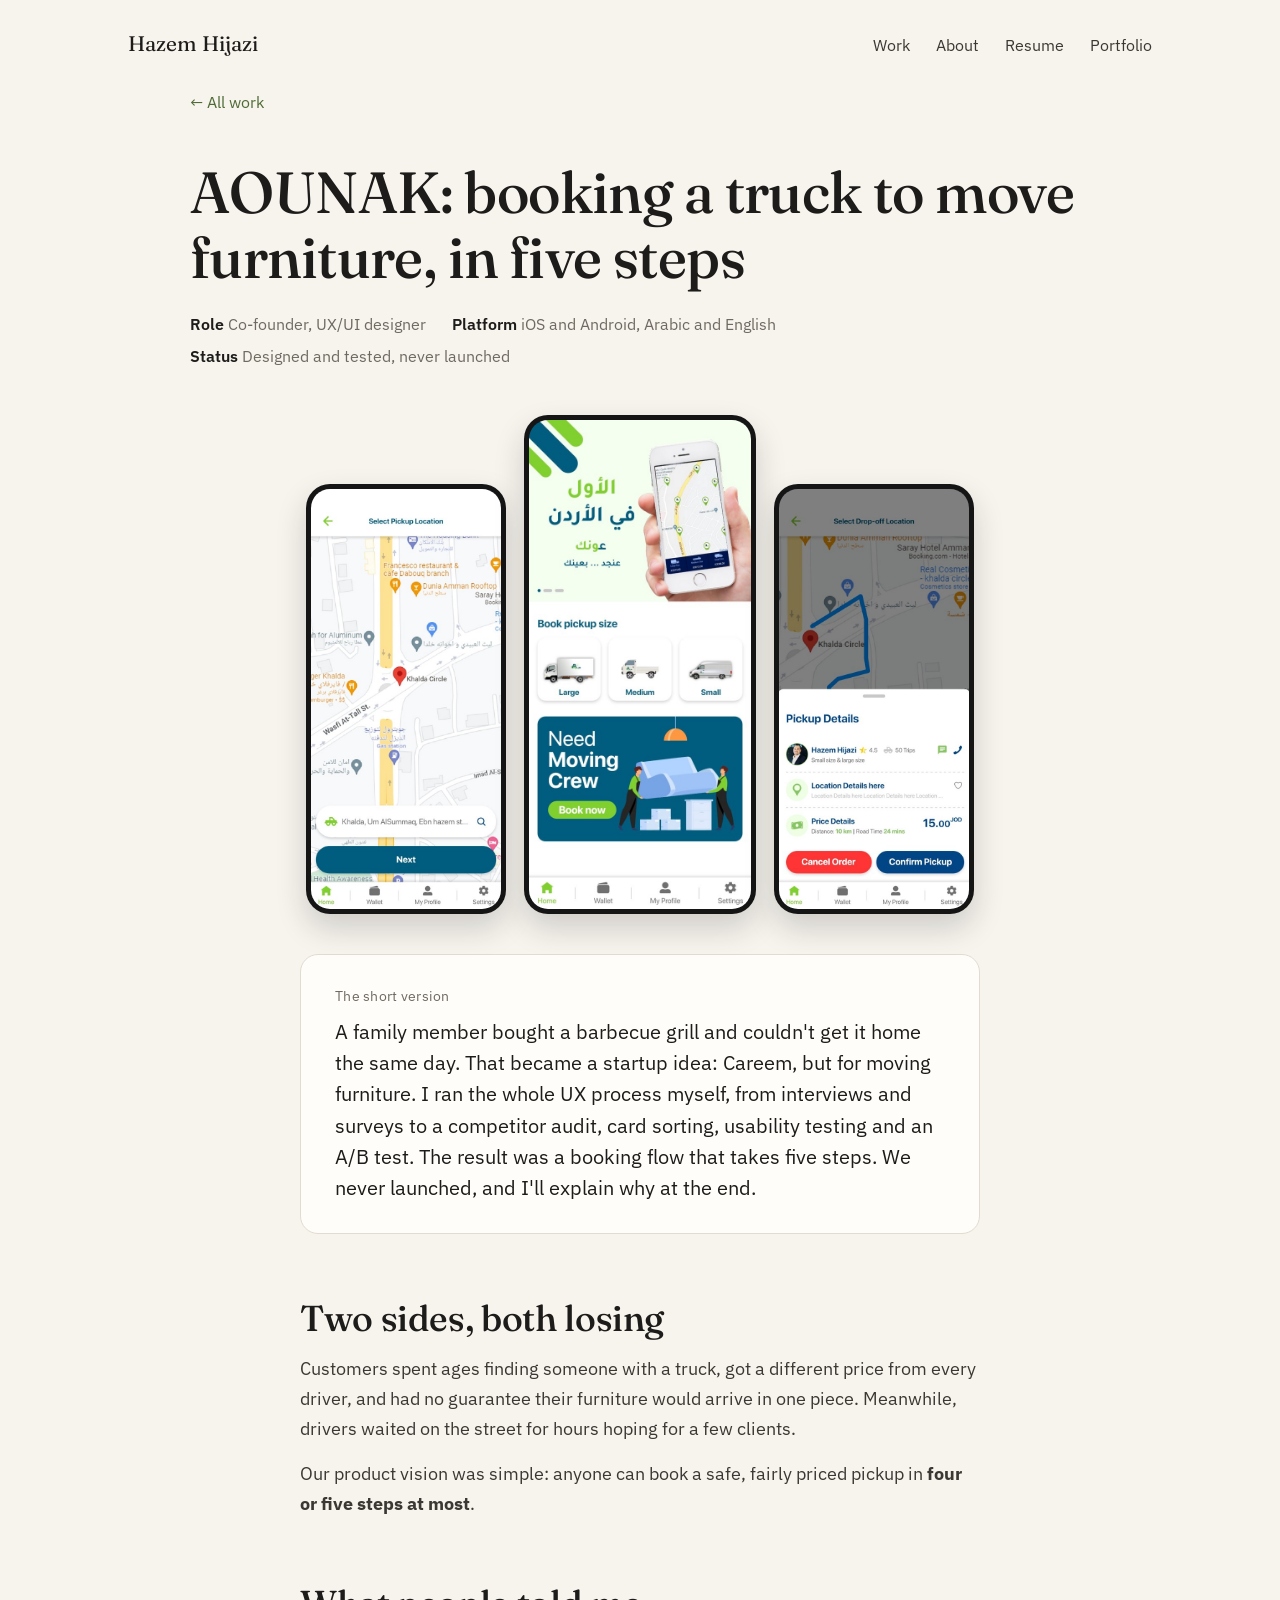
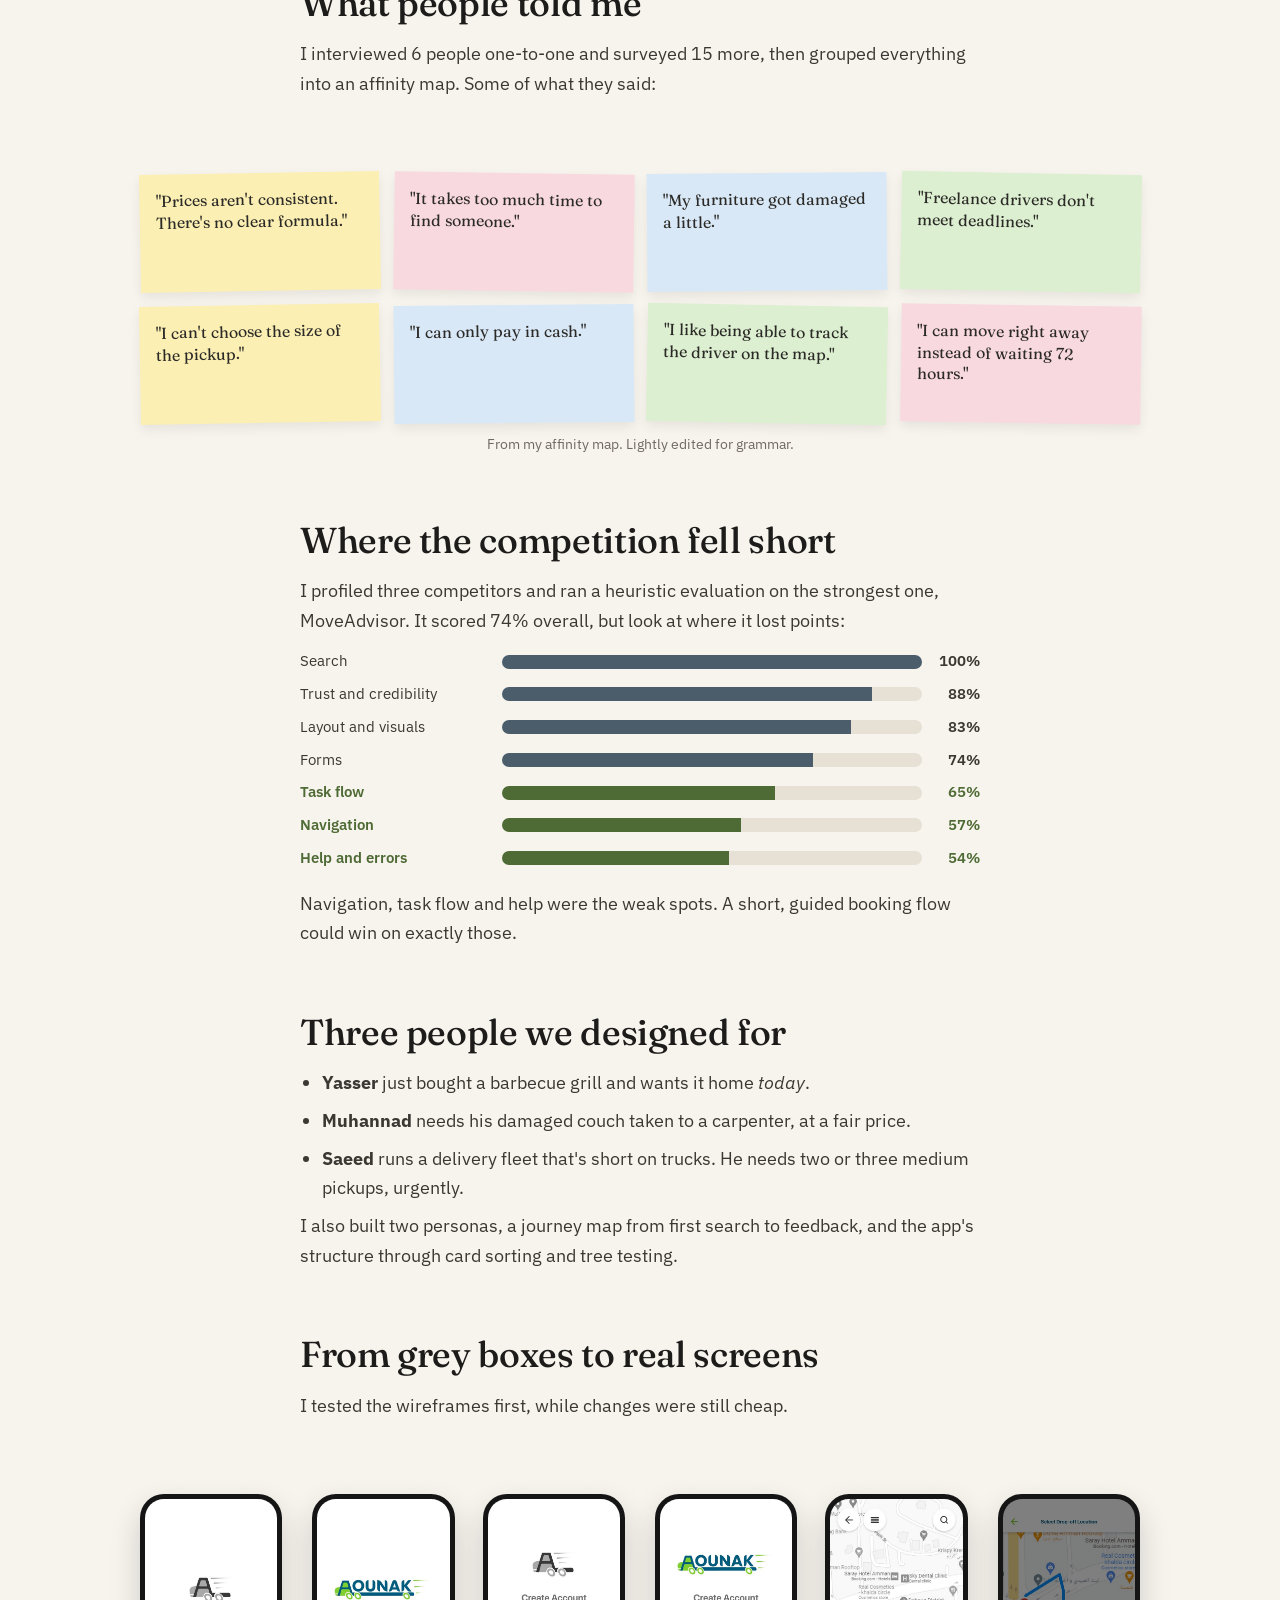
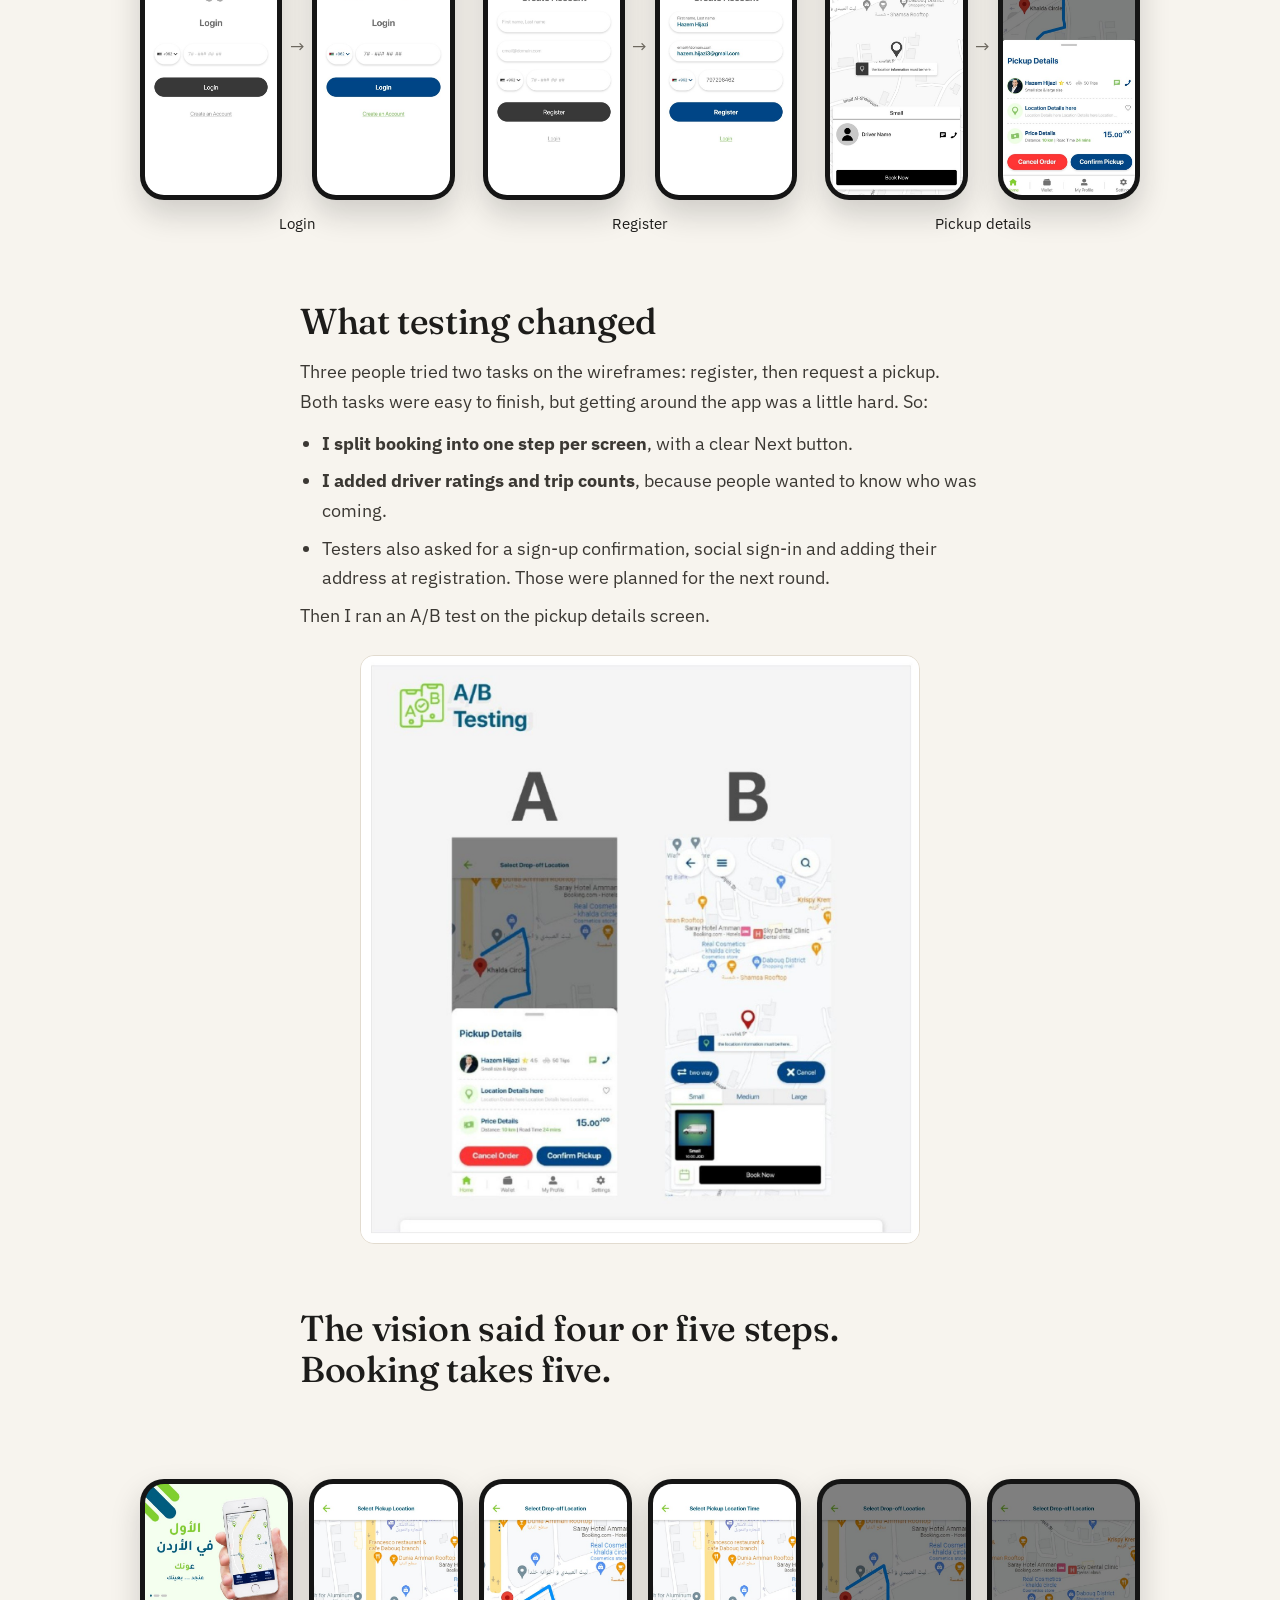
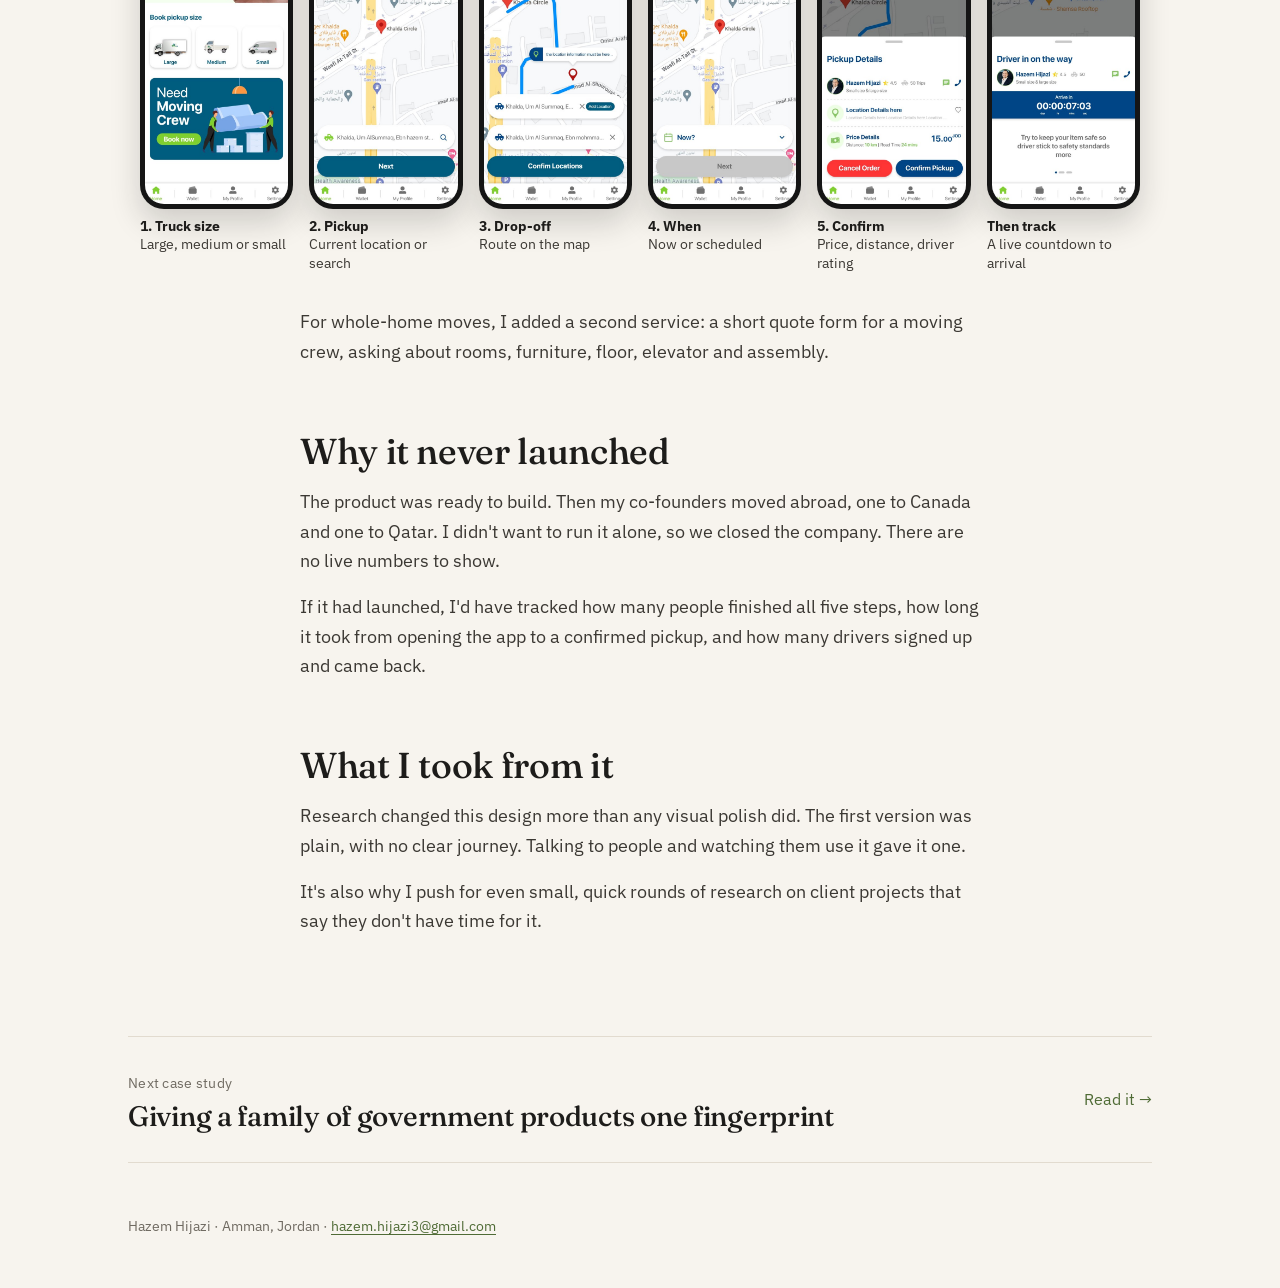
==== work/aounak.html @ 68d01a9d "Add files via upload" ====
<!DOCTYPE html>
<html lang="en">
<head>
<meta charset="utf-8">
<meta name="viewport" content="width=device-width, initial-scale=1">
<title>AOUNAK: booking a truck to move furniture · Hazem Hijazi</title>
<meta name="description" content="A furniture pickup app I co-founded: the full UX process, from interviews to a tested five-step booking flow.">
<meta property="og:title" content="AOUNAK: booking a truck to move furniture · Hazem Hijazi">
<meta property="og:description" content="A furniture pickup app I co-founded: the full UX process, from interviews to a tested five-step booking flow.">
<link rel="preconnect" href="https://fonts.googleapis.com"><link rel="preconnect" href="https://fonts.gstatic.com" crossorigin><link href="https://fonts.googleapis.com/css2?family=Fraunces:ital,opsz,wght@0,9..144,400;0,9..144,500;1,9..144,400;1,9..144,500&family=IBM+Plex+Sans:wght@400;500;600&family=IBM+Plex+Sans+Arabic:wght@400;600&display=swap" rel="stylesheet">
<link rel="stylesheet" href="../assets/style.css">
</head>
<body>
<header class="nav"><div class="wrap">
  <a class="me" href="../index.html">Hazem Hijazi</a>
  <ul>
    <li><a href="../index.html#work">Work</a></li>
    <li><a href="../index.html#about">About</a></li>
    <li><a href="../assets/Hazem_Hijazi_CV_2026.pdf" target="_blank" rel="noopener">Resume</a></li>
    <li><a href="../assets/Hazem_Hijazi_Portfolio_2026.pdf" target="_blank" rel="noopener">Portfolio</a></li>
  </ul>
</div></header>

<main class="wrap">
<div class="read" style="max-width:900px"><a class="back" href="../index.html#work">← All work</a></div>

<header class="chead read" style="max-width:900px">
  <h1>AOUNAK: booking a truck to move furniture, in five steps</h1>
  <div class="meta"><span><b>Role</b> Co-founder, UX/UI designer</span><span><b>Platform</b> iOS and Android, Arabic and English</span><span><b>Status</b> Designed and tested, never launched</span></div>
</header>

<div class="herophones">
  <div class="ph"><img src="../assets/img/ao/hi_time.jpg" alt="Select pickup location"></div>
  <div class="ph"><img src="../assets/img/ao/hi_home.jpg" alt="AOUNAK home"></div>
  <div class="ph"><img src="../assets/img/ao/hi_details.jpg" alt="Pickup details"></div>
</div>

<div class="short read">
  <div class="label">The short version</div>
  <p>A family member bought a barbecue grill and couldn't get it home the same day. That became a startup idea: Careem, but for moving furniture. I ran the whole UX process myself, from interviews and surveys to a competitor audit, card sorting, usability testing and an A/B test. The result was a booking flow that takes five steps. We never launched, and I'll explain why at the end.</p>
</div>

<article class="article read">
  <h2>Two sides, both losing</h2>
  <p>Customers spent ages finding someone with a truck, got a different price from every driver, and had no guarantee their furniture would arrive in one piece. Meanwhile, drivers waited on the street for hours hoping for a few clients.</p>
  <p>Our product vision was simple: anyone can book a safe, fairly priced pickup in <b>four or five steps at most</b>.</p>

  <h2>What people told me</h2>
  <p>I interviewed 6 people one-to-one and surveyed 15 more, then grouped everything into an affinity map. Some of what they said:</p>
</article>
<div class="wide">
  <div class="stickies">
    <div class="st y">"Prices aren't consistent. There's no clear formula."</div>
    <div class="st p">"It takes too much time to find someone."</div>
    <div class="st b">"My furniture got damaged a little."</div>
    <div class="st g">"Freelance drivers don't meet deadlines."</div>
    <div class="st y">"I can't choose the size of the pickup."</div>
    <div class="st b">"I can only pay in cash."</div>
    <div class="st g">"I like being able to track the driver on the map."</div>
    <div class="st p">"I can move right away instead of waiting 72 hours."</div>
  </div>
  <div class="cap">From my affinity map. Lightly edited for grammar.</div>
</div>

<article class="article read">
  <h2>Where the competition fell short</h2>
  <p>I profiled three competitors and ran a heuristic evaluation on the strongest one, MoveAdvisor. It scored 74% overall, but look at where it lost points:</p>
  <div class="bars">
    <div><span>Search</span><i style="--v:100%"></i><b>100%</b></div>
    <div><span>Trust and credibility</span><i style="--v:88%"></i><b>88%</b></div>
    <div><span>Layout and visuals</span><i style="--v:83%"></i><b>83%</b></div>
    <div><span>Forms</span><i style="--v:74%"></i><b>74%</b></div>
    <div class="lo"><span>Task flow</span><i style="--v:65%"></i><b>65%</b></div>
    <div class="lo"><span>Navigation</span><i style="--v:57%"></i><b>57%</b></div>
    <div class="lo"><span>Help and errors</span><i style="--v:54%"></i><b>54%</b></div>
  </div>
  <p style="margin-top:18px">Navigation, task flow and help were the weak spots. A short, guided booking flow could win on exactly those.</p>

  <h2>Three people we designed for</h2>
  <ul>
    <li><b>Yasser</b> just bought a barbecue grill and wants it home <i>today</i>.</li>
    <li><b>Muhannad</b> needs his damaged couch taken to a carpenter, at a fair price.</li>
    <li><b>Saeed</b> runs a delivery fleet that's short on trucks. He needs two or three medium pickups, urgently.</li>
  </ul>
  <p>I also built two personas, a journey map from first search to feedback, and the app's structure through card sorting and tree testing.</p>

  <h2>From grey boxes to real screens</h2>
  <p>I tested the wireframes first, while changes were still cheap.</p>
</article>
<div class="wide">
  <div class="pairs">
    <div class="pair"><div class="ph"><img src="../assets/img/ao/lo_login.jpg" alt="Login wireframe"></div><div class="ar2">→</div><div class="ph"><img src="../assets/img/ao/hi_login.jpg" alt="Login final"></div><div class="t">Login</div></div>
    <div class="pair"><div class="ph"><img src="../assets/img/ao/lo_register.jpg" alt="Register wireframe"></div><div class="ar2">→</div><div class="ph"><img src="../assets/img/ao/hi_register.jpg" alt="Register final"></div><div class="t">Register</div></div>
    <div class="pair"><div class="ph"><img src="../assets/img/ao/lo_book.jpg" alt="Booking wireframe"></div><div class="ar2">→</div><div class="ph"><img src="../assets/img/ao/hi_details.jpg" alt="Pickup details final"></div><div class="t">Pickup details</div></div>
  </div>
</div>

<article class="article read">
  <h2>What testing changed</h2>
  <p>Three people tried two tasks on the wireframes: register, then request a pickup. Both tasks were easy to finish, but getting around the app was a little hard. So:</p>
  <ul>
    <li><b>I split booking into one step per screen</b>, with a clear Next button.</li>
    <li><b>I added driver ratings and trip counts</b>, because people wanted to know who was coming.</li>
    <li>Testers also asked for a sign-up confirmation, social sign-in and adding their address at registration. Those were planned for the next round.</li>
  </ul>
  <p>Then I ran an A/B test on the pickup details screen.</p>
  <div class="abimg"><img src="../assets/img/abtest.jpg" alt="A/B test of the pickup details screen"></div>

  <h2>The vision said four or five steps. Booking takes five.</h2>
</article>
<div class="wide">
  <div class="phones six">
    <div><div class="ph"><img src="../assets/img/ao/hi_home.jpg" alt=""></div><div class="lbl"><b>1. Truck size</b>Large, medium or small</div></div>
    <div><div class="ph"><img src="../assets/img/ao/hi_time.jpg" alt=""></div><div class="lbl"><b>2. Pickup</b>Current location or search</div></div>
    <div><div class="ph"><img src="../assets/img/ao/hi_route.jpg" alt=""></div><div class="lbl"><b>3. Drop-off</b>Route on the map</div></div>
    <div><div class="ph"><img src="../assets/img/ao/hi_pickup.jpg" alt=""></div><div class="lbl"><b>4. When</b>Now or scheduled</div></div>
    <div><div class="ph"><img src="../assets/img/ao/hi_details.jpg" alt=""></div><div class="lbl"><b>5. Confirm</b>Price, distance, driver rating</div></div>
    <div><div class="ph"><img src="../assets/img/ao/hi_driver.jpg" alt=""></div><div class="lbl"><b>Then track</b>A live countdown to arrival</div></div>
  </div>
</div>

<article class="article read">
  <p>For whole-home moves, I added a second service: a short quote form for a moving crew, asking about rooms, furniture, floor, elevator and assembly.</p>

  <h2>Why it never launched</h2>
  <p>The product was ready to build. Then my co-founders moved abroad, one to Canada and one to Qatar. I didn't want to run it alone, so we closed the company. There are no live numbers to show.</p>
  <p>If it had launched, I'd have tracked how many people finished all five steps, how long it took from opening the app to a confirmed pickup, and how many drivers signed up and came back.</p>

  <h2>What I took from it</h2>
  <p>Research changed this design more than any visual polish did. The first version was plain, with no clear journey. Talking to people and watching them use it gave it one.</p>
  <p>It's also why I push for even small, quick rounds of research on client projects that say they don't have time for it.</p>
</article>

<a class="next" href="design-system-leadership.html"><div><span class="label">Next case study</span><h3>Giving a family of government products one fingerprint</h3></div><span class="go">Read it →</span></a>
</main>

<div class="wrap"><footer>Hazem Hijazi · Amman, Jordan · <a href="mailto:hazem.hijazi3@gmail.com">hazem.hijazi3@gmail.com</a></footer></div>
</body>
</html>
---- assets/style.css ----
/* Hazem Hijazi · portfolio
   Colours and fonts are set once in :root. Change --accent to re-colour the site. */
:root{
  --paper:#f7f4ee; --paper-2:#efe9df; --white:#fffdf9;
  --ink:#1d1c1a; --ink-2:#3b3833; --muted:#6f6a61; --line:#e2dbcf;
  --accent:#4f6b35; --accent-soft:#e3ebd6; --green:#2f6b4f; --green-soft:#e2efe6;
  --serif:'Fraunces',Georgia,serif; --sans:'IBM Plex Sans',system-ui,sans-serif; --ar:'IBM Plex Sans Arabic','IBM Plex Sans',sans-serif;
}
*{box-sizing:border-box;margin:0;padding:0}
html{scroll-behavior:smooth}
body{background:var(--paper);color:var(--ink);font-family:var(--sans);font-size:18px;line-height:1.65;-webkit-font-smoothing:antialiased}
img{max-width:100%;display:block}
a{color:var(--accent);text-underline-offset:3px}
.ar{font-family:var(--ar)}
.wrap{max-width:1080px;margin:0 auto;padding:0 28px}
.read{max-width:680px;margin:0 auto}
h1,h2,h3{font-family:var(--serif);font-weight:500;letter-spacing:-.01em;line-height:1.12}
h1{font-size:clamp(40px,6vw,66px)}
h2{font-size:clamp(28px,3.4vw,36px);margin:64px 0 16px}
h3{font-size:22px;margin:28px 0 8px}
p+p{margin-top:16px}
em{font-style:italic}
.hl{background:linear-gradient(transparent 58%,var(--accent-soft) 58%)}

/* nav */
.nav{padding:26px 0}
.nav .wrap{display:flex;justify-content:space-between;align-items:baseline}
.nav .me{font-family:var(--serif);font-size:21px;text-decoration:none;color:var(--ink)}
.nav ul{list-style:none;display:flex;gap:26px}
.nav ul a{color:var(--ink-2);text-decoration:none;font-size:16px}
.nav ul a:hover{color:var(--accent)}
@media(max-width:560px){.nav .wrap{flex-direction:column;align-items:flex-start;gap:10px}.nav .me{white-space:nowrap}.nav ul{gap:22px}}

/* home */
.hello{padding:56px 0 40px;display:grid;grid-template-columns:1fr 230px;gap:48px;align-items:start}
.hello .photo{width:230px;height:230px;border-radius:50%;margin-top:10px;box-shadow:0 18px 40px rgba(29,28,26,.14);background:var(--paper-2)}
@media(max-width:860px){.hello{grid-template-columns:1fr;gap:20px}.hello .photo{order:-1;width:120px;height:120px;margin:0}}
.mock{background:var(--paper-2);padding:0}.mock img{width:100%;height:100%;object-fit:contain}
.hello h1{max-width:900px}
.hello h1 i{color:var(--accent);font-style:italic}
.hello .intro{max-width:660px;margin-top:28px;font-size:20px;color:var(--ink-2)}
.hello .links{margin-top:26px;display:flex;gap:22px;flex-wrap:wrap;font-size:17px}
.label{font-size:14px;color:var(--muted);letter-spacing:.02em}
.work{padding:40px 0 20px}
.work h2{margin-top:0}
.item{display:grid;grid-template-columns:60px 1fr 300px;gap:28px;padding:34px 0;border-top:1px solid var(--line);text-decoration:none;color:inherit;align-items:center}
.item:last-child{border-bottom:1px solid var(--line)}
.item .no{font-family:var(--serif);font-size:20px;color:var(--muted)}
.item h3{margin:0 0 8px;font-size:clamp(23px,2.6vw,30px);transition:color .15s}
.item:hover h3{color:var(--accent)}
.item p{color:var(--ink-2);font-size:17px}
.item .meta{margin-top:10px;font-size:14px;color:var(--muted)}
.item .pic{height:190px;border-radius:14px;overflow:hidden;display:flex;align-items:center;justify-content:center}
@media(max-width:860px){.item{grid-template-columns:1fr;gap:12px}.item .no{display:none}.item .pic{height:170px}}
.about{padding:72px 0 20px}
.about .cols{display:grid;grid-template-columns:1fr 300px;gap:56px}
.about h2{margin-top:0}
.about p{color:var(--ink-2)}
.facts{list-style:none;font-size:15.5px;border-left:2px solid var(--line);padding-left:18px}
.facts li{margin-bottom:14px}.facts b{display:block;font-weight:600;color:var(--ink)}.facts span{color:var(--muted)}
@media(max-width:860px){.about .cols{grid-template-columns:1fr;gap:32px}}
.hey{margin:80px 0 40px;padding:48px;border-radius:22px;background:var(--ink);color:#f3efe7}
.hey h2{margin:0 0 12px;color:#fff}
.hey p{color:#cfc8bb;max-width:620px}
.hey .row{display:flex;gap:30px;flex-wrap:wrap;margin-top:22px;font-size:17px}
.hey a{color:#c9dcaa}
footer{padding:22px 0 50px;color:var(--muted);font-size:14px}

/* tiny visuals on home rows */
.pv1{background:#23262f;display:grid!important;grid-template-columns:repeat(2,1fr);gap:10px;padding:22px}
.pv1 div{border-radius:6px;padding:10px;font-size:12px;color:#fff;opacity:.9}
.pv2{background:var(--paper-2);gap:10px;flex-wrap:wrap;padding:18px}
.pv2 span{padding:8px 12px;font-size:13px;font-weight:600}
.pv3{background:linear-gradient(135deg,#e7f3dc,#dde9ee);gap:10px;align-items:flex-end!important;padding-top:24px}
.pv3 .ph{width:92px;height:196px}.pv3 .ph:nth-child(2){width:104px;height:224px}

/* case pages */
.back{font-size:16px;text-decoration:none}
.chead{padding:30px 0 10px}
.chead h1{font-size:clamp(36px,5.2vw,58px);max-width:900px;margin-top:14px}
.chead .meta{display:flex;flex-wrap:wrap;gap:6px 26px;margin-top:22px;font-size:15.5px;color:var(--muted)}
.chead .meta b{color:var(--ink);font-weight:600}
.short{background:var(--white);border:1px solid var(--line);border-radius:18px;padding:30px 34px;margin:40px auto 10px}
.short .label{margin-bottom:8px}
.short p{font-size:19.5px;line-height:1.6}
.article{padding-bottom:40px}
.article p,.article li{color:var(--ink-2)}
.article ul,.article ol{padding-left:22px;margin-top:12px}
.article li{margin-bottom:8px}
.wide{max-width:1000px;margin:34px auto}
.cap{font-size:14px;color:var(--muted);margin-top:10px;text-align:center}
.quote{font-family:var(--serif);font-size:clamp(24px,3vw,30px);line-height:1.35;margin:40px 0;padding-left:22px;border-left:3px solid var(--accent);color:var(--ink)}
.note{font-size:15.5px;background:var(--paper-2);border-radius:12px;padding:16px 20px;margin-top:20px;color:var(--ink-2)}
.next{display:flex;justify-content:space-between;align-items:center;gap:20px;flex-wrap:wrap;border-top:1px solid var(--line);border-bottom:1px solid var(--line);padding:30px 0;margin:60px 0 30px;text-decoration:none;color:inherit}
.next h3{margin:4px 0 0;font-size:28px}.next:hover h3{color:var(--accent)}
.next .go{font-size:16px;color:var(--accent)}

/* reusable visual pieces */
.chips{display:flex;flex-wrap:wrap;gap:8px;margin-top:12px}
.chips span{background:var(--white);border:1px solid var(--line);border-radius:999px;padding:5px 13px;font-size:14.5px;color:var(--ink-2)}
.chips.g span{background:var(--green-soft);border-color:#cfe2d5;color:var(--green)}
.chips.r span{background:var(--accent-soft);border-color:#efcfc3;color:#8f3520}
.grid4{display:grid;grid-template-columns:repeat(4,1fr);gap:14px}
.grid3{display:grid;grid-template-columns:repeat(3,1fr);gap:14px}
@media(max-width:760px){.grid4,.grid3{grid-template-columns:1fr 1fr}}
.tile{background:var(--white);border:1px solid var(--line);border-radius:14px;padding:16px 18px;font-size:15.5px;color:var(--ink-2)}
.tile b{display:block;color:var(--ink);font-size:16.5px;margin-bottom:4px}
.steps{list-style:none;padding:0!important;counter-reset:s}
.steps li{counter-increment:s;position:relative;padding-left:46px;margin-bottom:18px}
.steps li:before{content:counter(s);position:absolute;left:0;top:0;width:30px;height:30px;border-radius:50%;background:var(--ink);color:#fff;font-size:14px;display:grid;place-items:center;font-weight:600}
.steps li b{color:var(--ink)}
table{width:100%;border-collapse:collapse;font-size:16px;margin-top:16px}
th{text-align:left;font-weight:600;font-size:14px;color:var(--muted);padding:8px 10px;border-bottom:2px solid var(--ink)}
td{padding:12px 10px;border-bottom:1px solid var(--line);vertical-align:top;color:var(--ink-2)}
tr.pick td{background:var(--green-soft)}
.tick{color:var(--green);font-weight:600}
.tablewrap{overflow-x:auto}
/* phones */
.ph{background:#151515;border-radius:24px;padding:5px;box-shadow:0 14px 30px rgba(29,28,26,.18);overflow:hidden;aspect-ratio:874/1878}
.ph img{width:100%;height:100%;object-fit:cover;object-position:top;border-radius:19px}
.phones{display:grid;gap:16px}
.phones.six{grid-template-columns:repeat(6,1fr)}
@media(max-width:860px){.phones.six{grid-template-columns:repeat(3,1fr)}}
.phones .lbl{font-size:14px;margin-top:8px;color:var(--ink-2);line-height:1.35}
.phones .lbl b{display:block;color:var(--ink)}
.pairs{display:grid;grid-template-columns:repeat(3,1fr);gap:28px}
@media(max-width:860px){.pairs{grid-template-columns:1fr}}
.pair{display:grid;grid-template-columns:1fr 18px 1fr;gap:6px;align-items:center}
.pair .ar2{color:var(--muted);text-align:center}
.pair .t{grid-column:1/-1;text-align:center;font-size:15px;margin-top:6px;color:var(--ink)}
.herophones{display:flex;justify-content:center;align-items:flex-end;gap:18px;margin:36px auto 0}
.herophones .ph{width:200px}.herophones .ph:nth-child(2){width:232px}
@media(max-width:600px){.herophones .ph:first-child,.herophones .ph:last-child{display:none}}
/* stickies */
.stickies{display:grid;grid-template-columns:repeat(4,1fr);gap:14px}
@media(max-width:760px){.stickies{grid-template-columns:1fr 1fr}}
.st{padding:16px;font-size:16px;line-height:1.35;min-height:118px;box-shadow:0 5px 12px rgba(0,0,0,.07);color:#2b2a27;font-family:var(--serif)}
.st.y{background:#fbefb3;transform:rotate(-1deg)}.st.p{background:#f8d9df;transform:rotate(.8deg)}.st.b{background:#d9e8f6;transform:rotate(-.5deg)}.st.g{background:#dcefd0;transform:rotate(1.1deg)}
/* bars */
.bars{display:flex;flex-direction:column;gap:8px;margin-top:14px}
.bars div{display:grid;grid-template-columns:190px 1fr 46px;gap:12px;align-items:center;font-size:15px;color:var(--ink-2)}
.bars i{height:14px;border-radius:7px;background:linear-gradient(90deg,#4b5d6b var(--v),#e6e0d5 var(--v))}
.bars .lo{color:var(--accent);font-weight:600}.bars .lo i{background:linear-gradient(90deg,var(--accent) var(--v),#e6e0d5 var(--v))}
.bars b{text-align:right;font-weight:600}
@media(max-width:600px){.bars div{grid-template-columns:120px 1fr 40px;font-size:14px}}
/* before illustration */
.before{display:grid;grid-template-columns:repeat(4,1fr);gap:12px}
@media(max-width:760px){.before{grid-template-columns:1fr 1fr}}
.before div{background:var(--white);padding:14px;font-size:14.5px;color:var(--ink-2);border:2px solid}
.before b{display:block;color:var(--ink)}
/* theme demo */
.demo{display:grid;grid-template-columns:repeat(4,1fr);gap:14px}
@media(max-width:860px){.demo{grid-template-columns:1fr 1fr}}
.dt{border-radius:14px;padding:14px}
.dt .lab{font-size:12.5px;margin-bottom:8px;opacity:.75}
.mini{background:var(--s);color:var(--t);border-radius:var(--r);padding:14px;border:1px solid var(--bd);box-shadow:var(--sh)}
.mini .h{font-weight:600;font-size:16px}.mini .p{font-size:13px;opacity:.8;margin:2px 0 10px}
.mini .in{border:1.5px solid var(--bd);border-radius:var(--rb);padding:6px 9px;font-size:12.5px;margin-bottom:10px;background:var(--f)}
.mini .btn{display:inline-block;background:var(--b);color:var(--o);border-radius:var(--rb);padding:6px 12px;font-weight:600;font-size:13px}
.t1{background:#efedfb;--s:#fff;--t:#16182c;--b:#5b3df5;--o:#fff;--bd:#dcdcea;--f:#fafafe;--r:14px;--rb:10px;--sh:0 4px 12px rgba(0,0,0,.06)}
.t2{background:#0e151d;color:#cfe;--s:#16202c;--t:#eaf2f7;--b:#1fb5a6;--o:#04211e;--bd:#2c3a48;--f:#1c2835;--r:4px;--rb:3px;--sh:none}
.t3{background:#fff;border:1px solid #000;--s:#fff;--t:#000;--b:#000;--o:#fff;--bd:#000;--f:#fff;--r:0;--rb:0;--sh:none}
.t4{background:#fdebe5;--s:#fff;--t:#2a1410;--b:#e0573a;--o:#fff;--bd:#efd6cf;--f:#fff8f6;--r:20px;--rb:999px;--sh:none}
code{font-size:.88em;background:var(--paper-2);padding:1px 6px;border-radius:5px}
.abimg{max-width:560px;margin:24px auto 0;border-radius:14px;overflow:hidden;border:1px solid var(--line)}
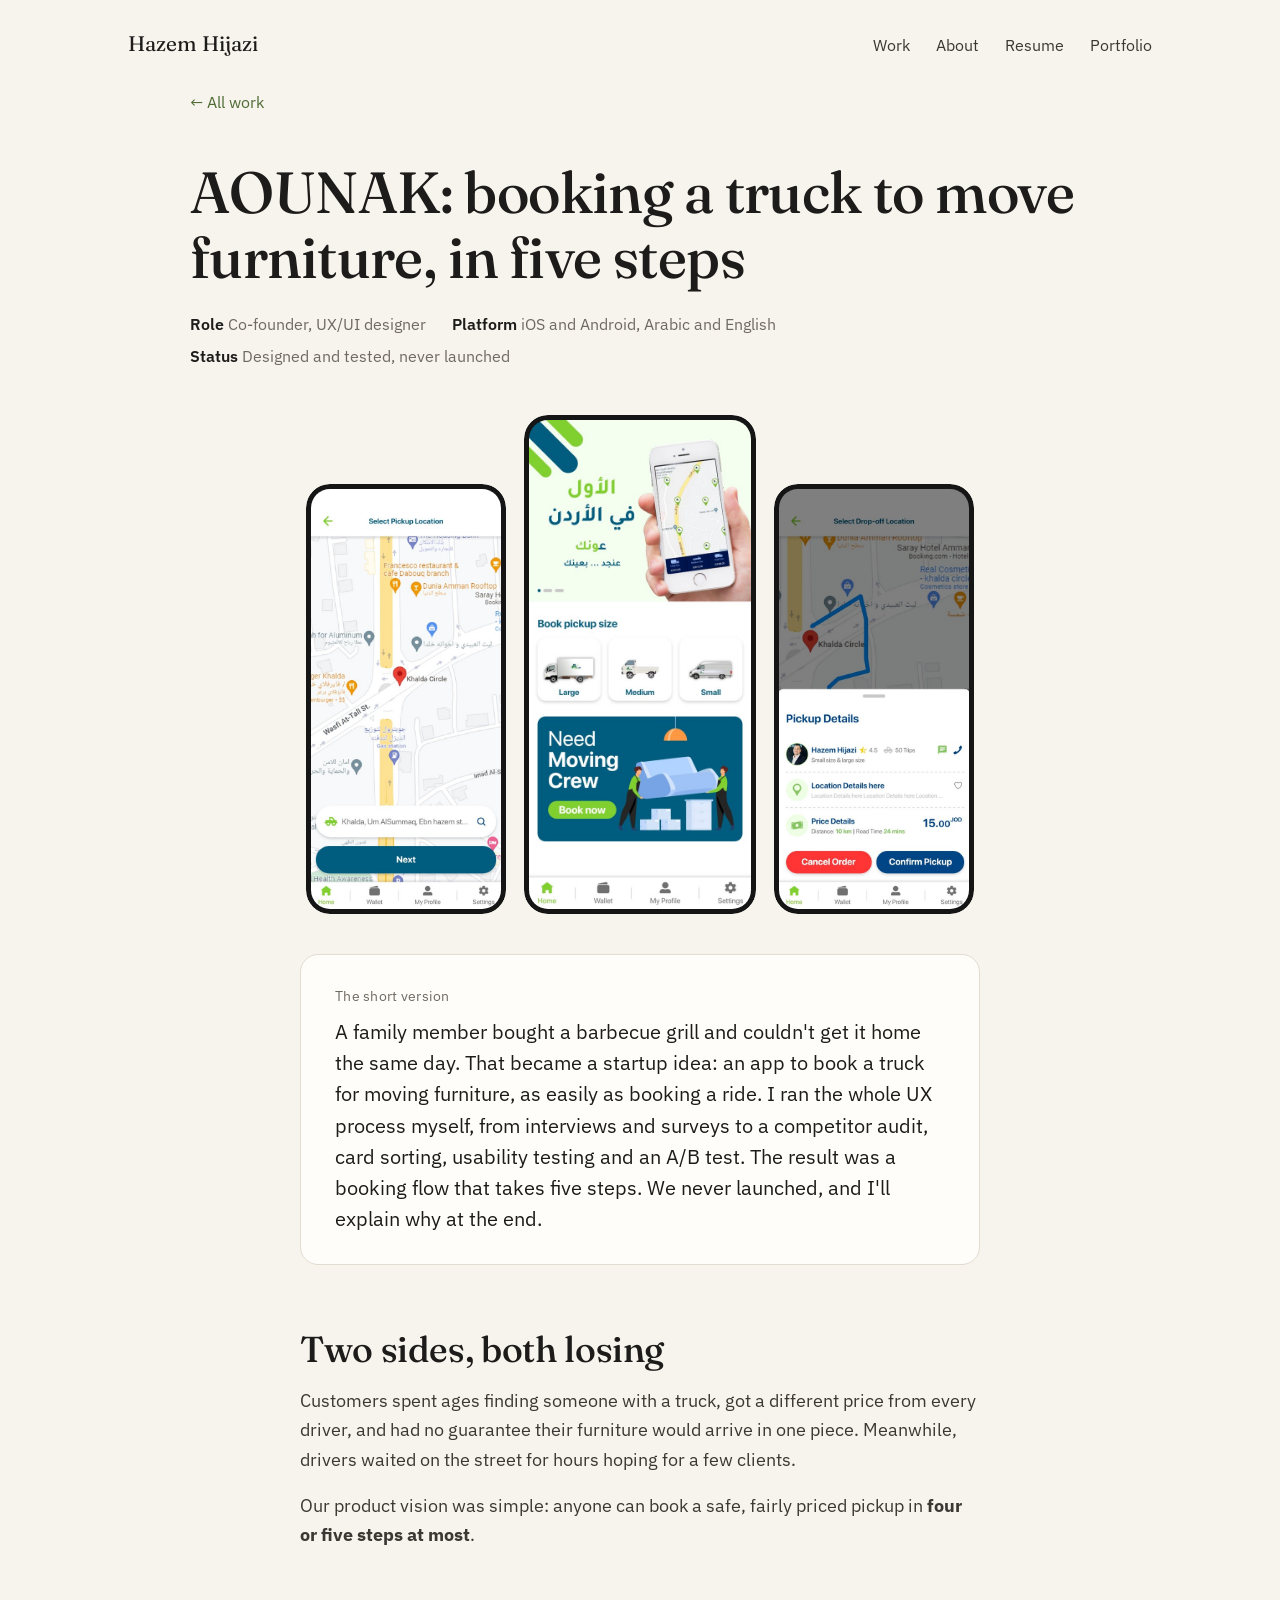
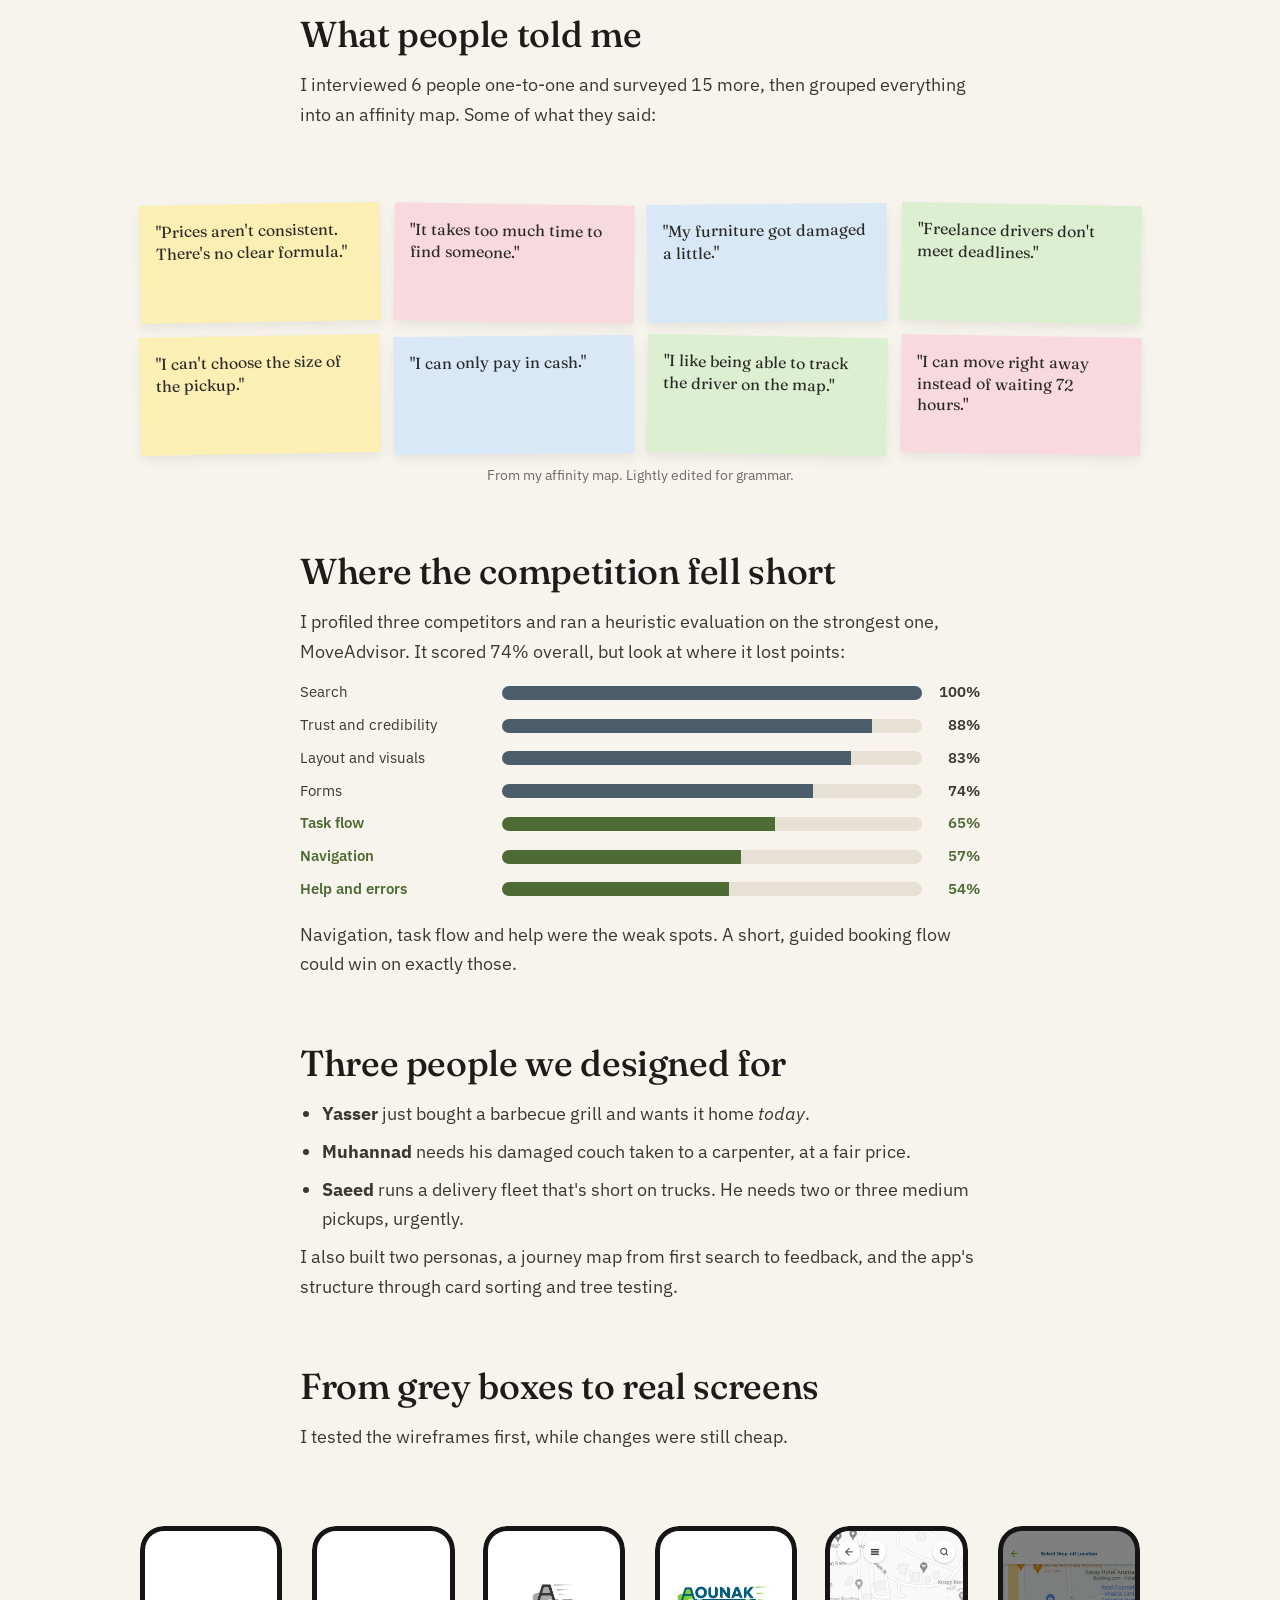
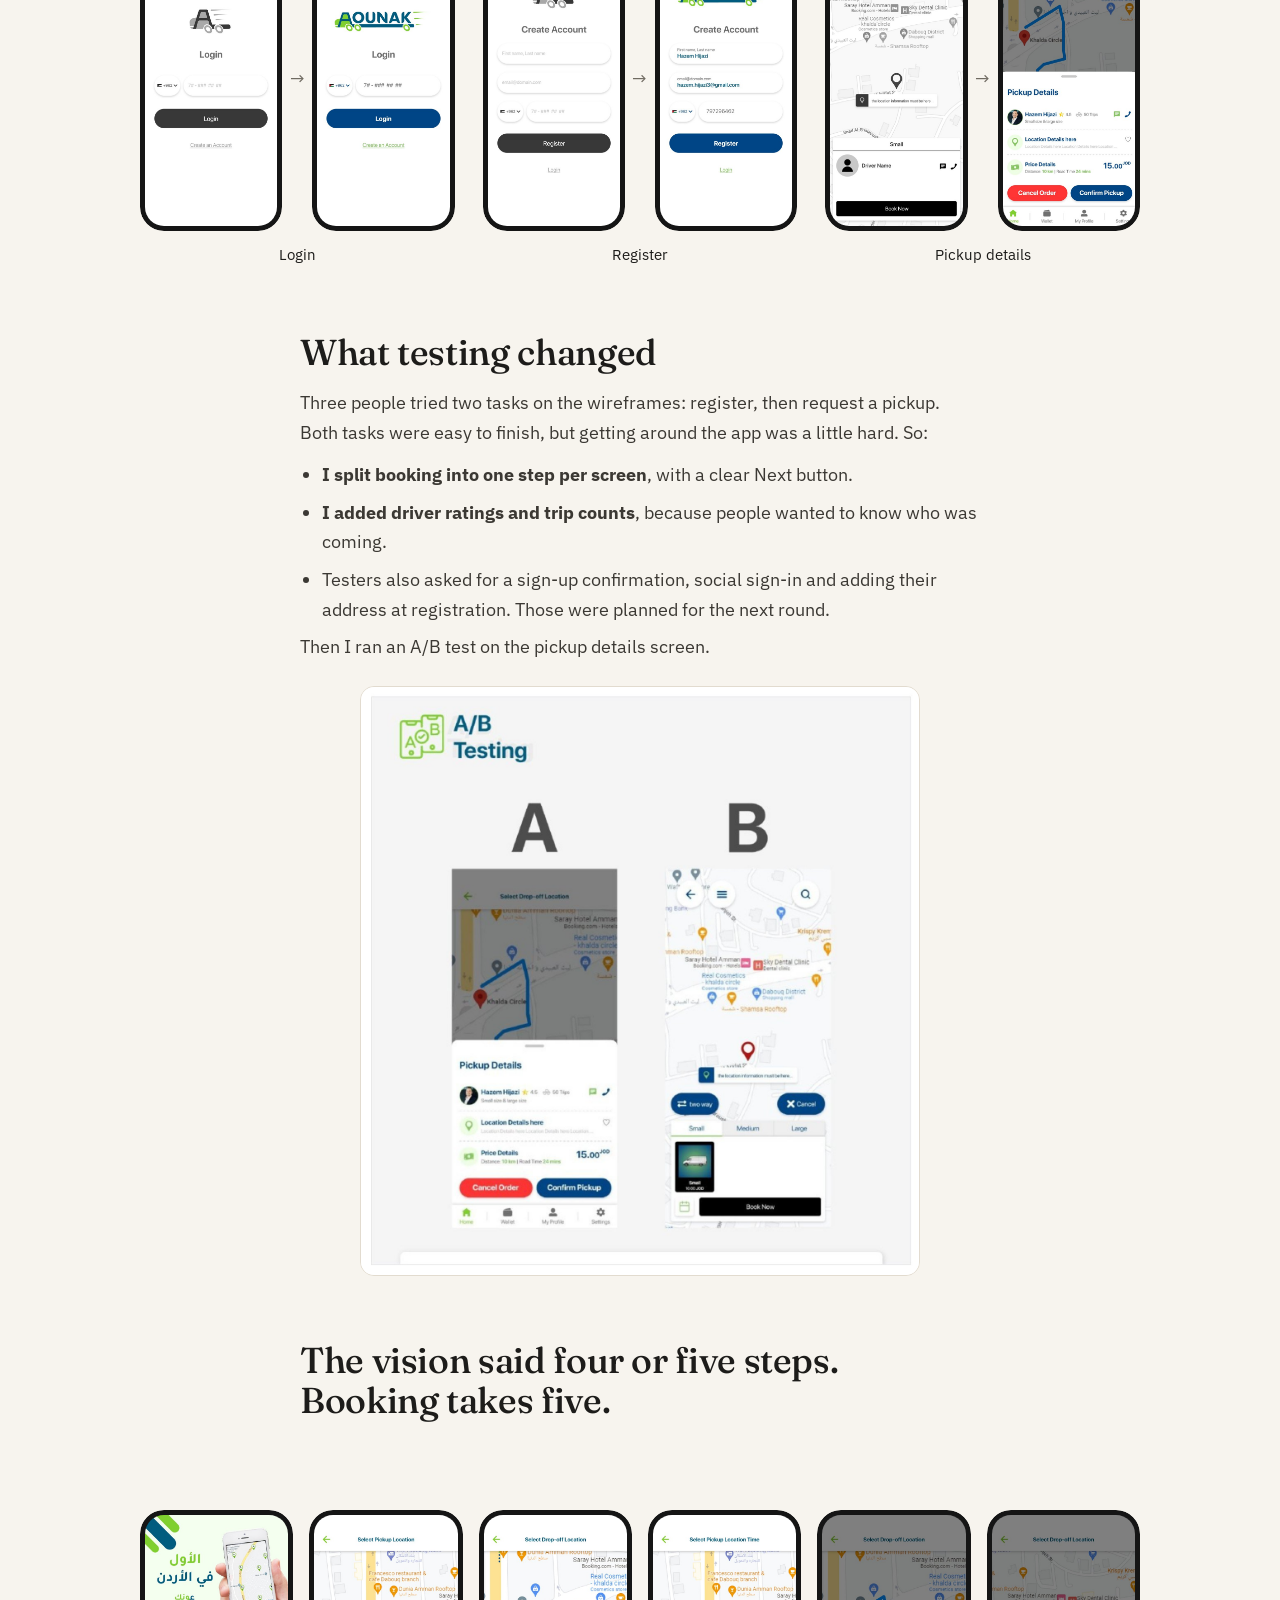
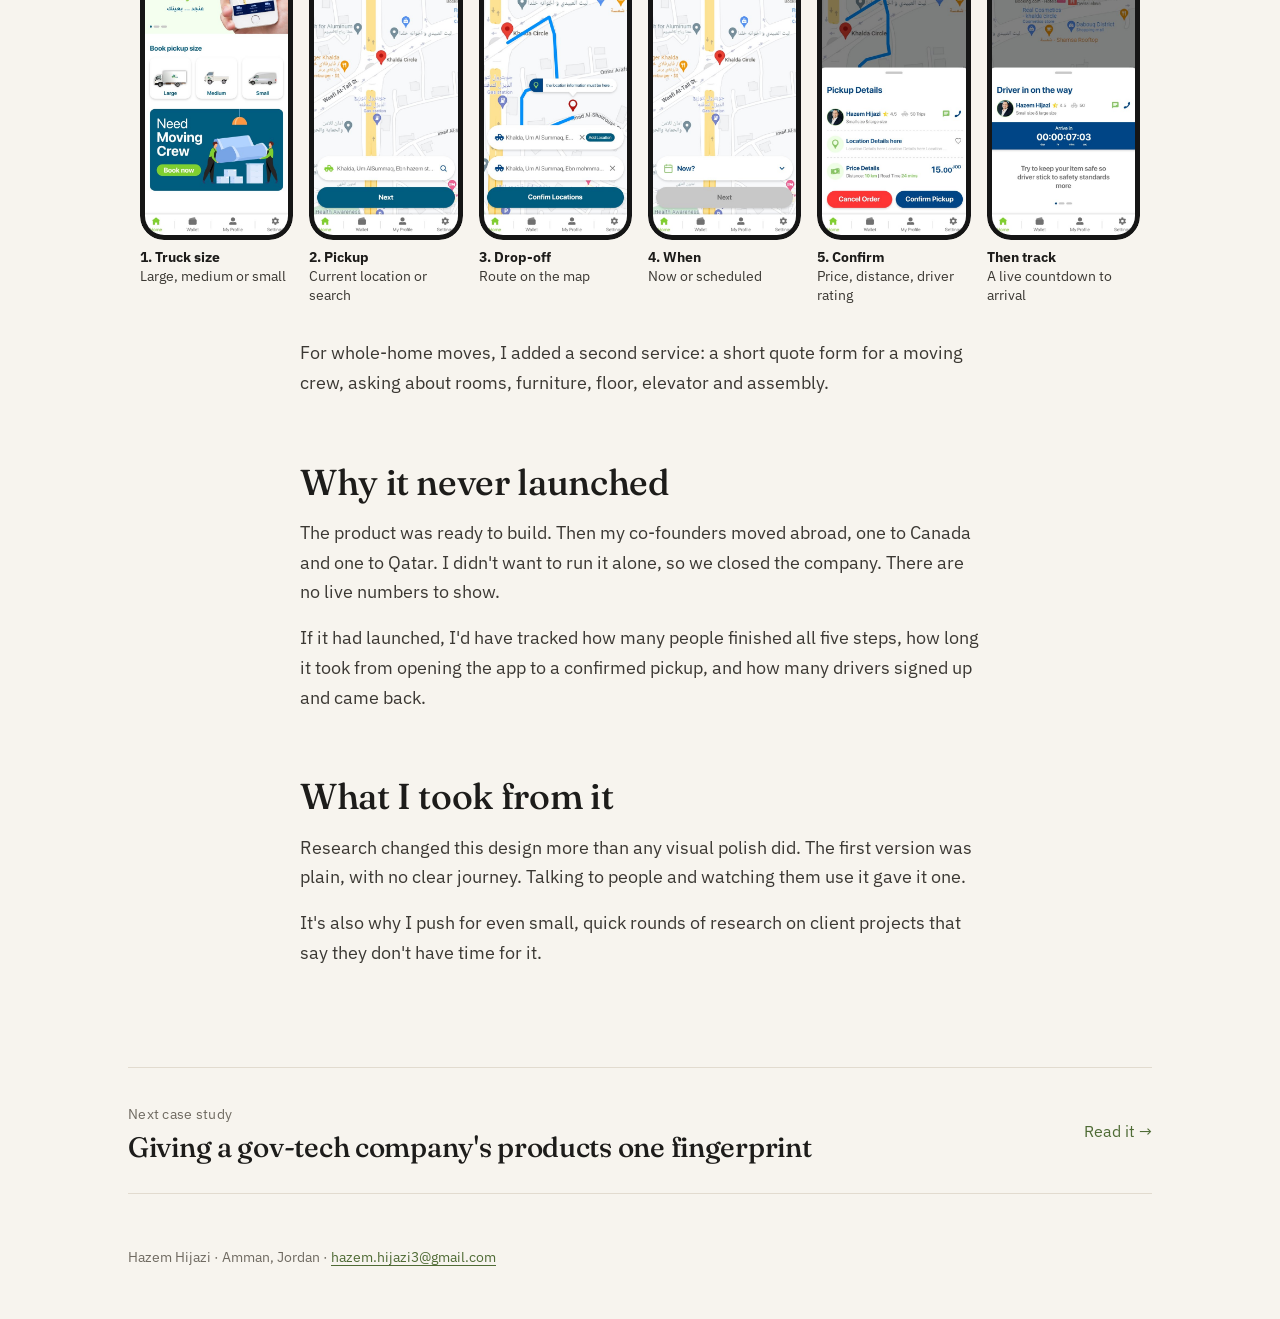
==== commit 3ea5422b: "Add files via upload" ====
--- a/work/aounak.html
+++ b/work/aounak.html
@@ -37,7 +37,7 @@
 
 <div class="short read">
   <div class="label">The short version</div>
-  <p>A family member bought a barbecue grill and couldn't get it home the same day. That became a startup idea: Careem, but for moving furniture. I ran the whole UX process myself, from interviews and surveys to a competitor audit, card sorting, usability testing and an A/B test. The result was a booking flow that takes five steps. We never launched, and I'll explain why at the end.</p>
+  <p>A family member bought a barbecue grill and couldn't get it home the same day. That became a startup idea: an app to book a truck for moving furniture, as easily as booking a ride. I ran the whole UX process myself, from interviews and surveys to a competitor audit, card sorting, usability testing and an A/B test. The result was a booking flow that takes five steps. We never launched, and I'll explain why at the end.</p>
 </div>
 
 <article class="article read">
@@ -131,7 +131,7 @@
   <p>It's also why I push for even small, quick rounds of research on client projects that say they don't have time for it.</p>
 </article>
 
-<a class="next" href="design-system-leadership.html"><div><span class="label">Next case study</span><h3>Giving a family of government products one fingerprint</h3></div><span class="go">Read it →</span></a>
+<a class="next" href="design-system-leadership.html"><div><span class="label">Next case study</span><h3>Giving a gov-tech company's products one fingerprint</h3></div><span class="go">Read it →</span></a>
 </main>
 
 <div class="wrap"><footer>Hazem Hijazi · Amman, Jordan · <a href="mailto:hazem.hijazi3@gmail.com">hazem.hijazi3@gmail.com</a></footer></div>
--- a/assets/style.css
+++ b/assets/style.css
@@ -39,6 +39,8 @@
 .hello h1{max-width:900px}
 .hello h1 i{color:var(--accent);font-style:italic}
 .hello .intro{max-width:660px;margin-top:28px;font-size:20px;color:var(--ink-2)}
+.hello .core{list-style:none;display:flex;flex-wrap:wrap;gap:8px;margin-top:22px;max-width:700px}
+.hello .core li{background:var(--white,#fffdf9);border:1px solid var(--line,#e2dbcf);border-radius:999px;padding:7px 15px;font-size:15px;color:var(--ink-2)}
 .hello .links{margin-top:26px;display:flex;gap:22px;flex-wrap:wrap;font-size:17px}
 .label{font-size:14px;color:var(--muted);letter-spacing:.02em}
 .work{padding:40px 0 20px}
@@ -116,8 +118,8 @@
 .tick{color:var(--green);font-weight:600}
 .tablewrap{overflow-x:auto}
 /* phones */
-.ph{background:#151515;border-radius:24px;padding:5px;box-shadow:0 14px 30px rgba(29,28,26,.18);overflow:hidden;aspect-ratio:874/1878}
-.ph img{width:100%;height:100%;object-fit:cover;object-position:top;border-radius:19px}
+.ph{position:relative;background:#151515;border-radius:24px;box-shadow:0 14px 30px rgba(29,28,26,.18);overflow:hidden;aspect-ratio:874/1878;isolation:isolate;-webkit-mask-image:-webkit-radial-gradient(white,black)}
+.ph img{position:absolute;top:5px;left:5px;width:calc(100% - 10px);height:calc(100% - 10px);object-fit:cover;object-position:top;border-radius:19px}
 .phones{display:grid;gap:16px}
 .phones.six{grid-template-columns:repeat(6,1fr)}
 @media(max-width:860px){.phones.six{grid-template-columns:repeat(3,1fr)}}
